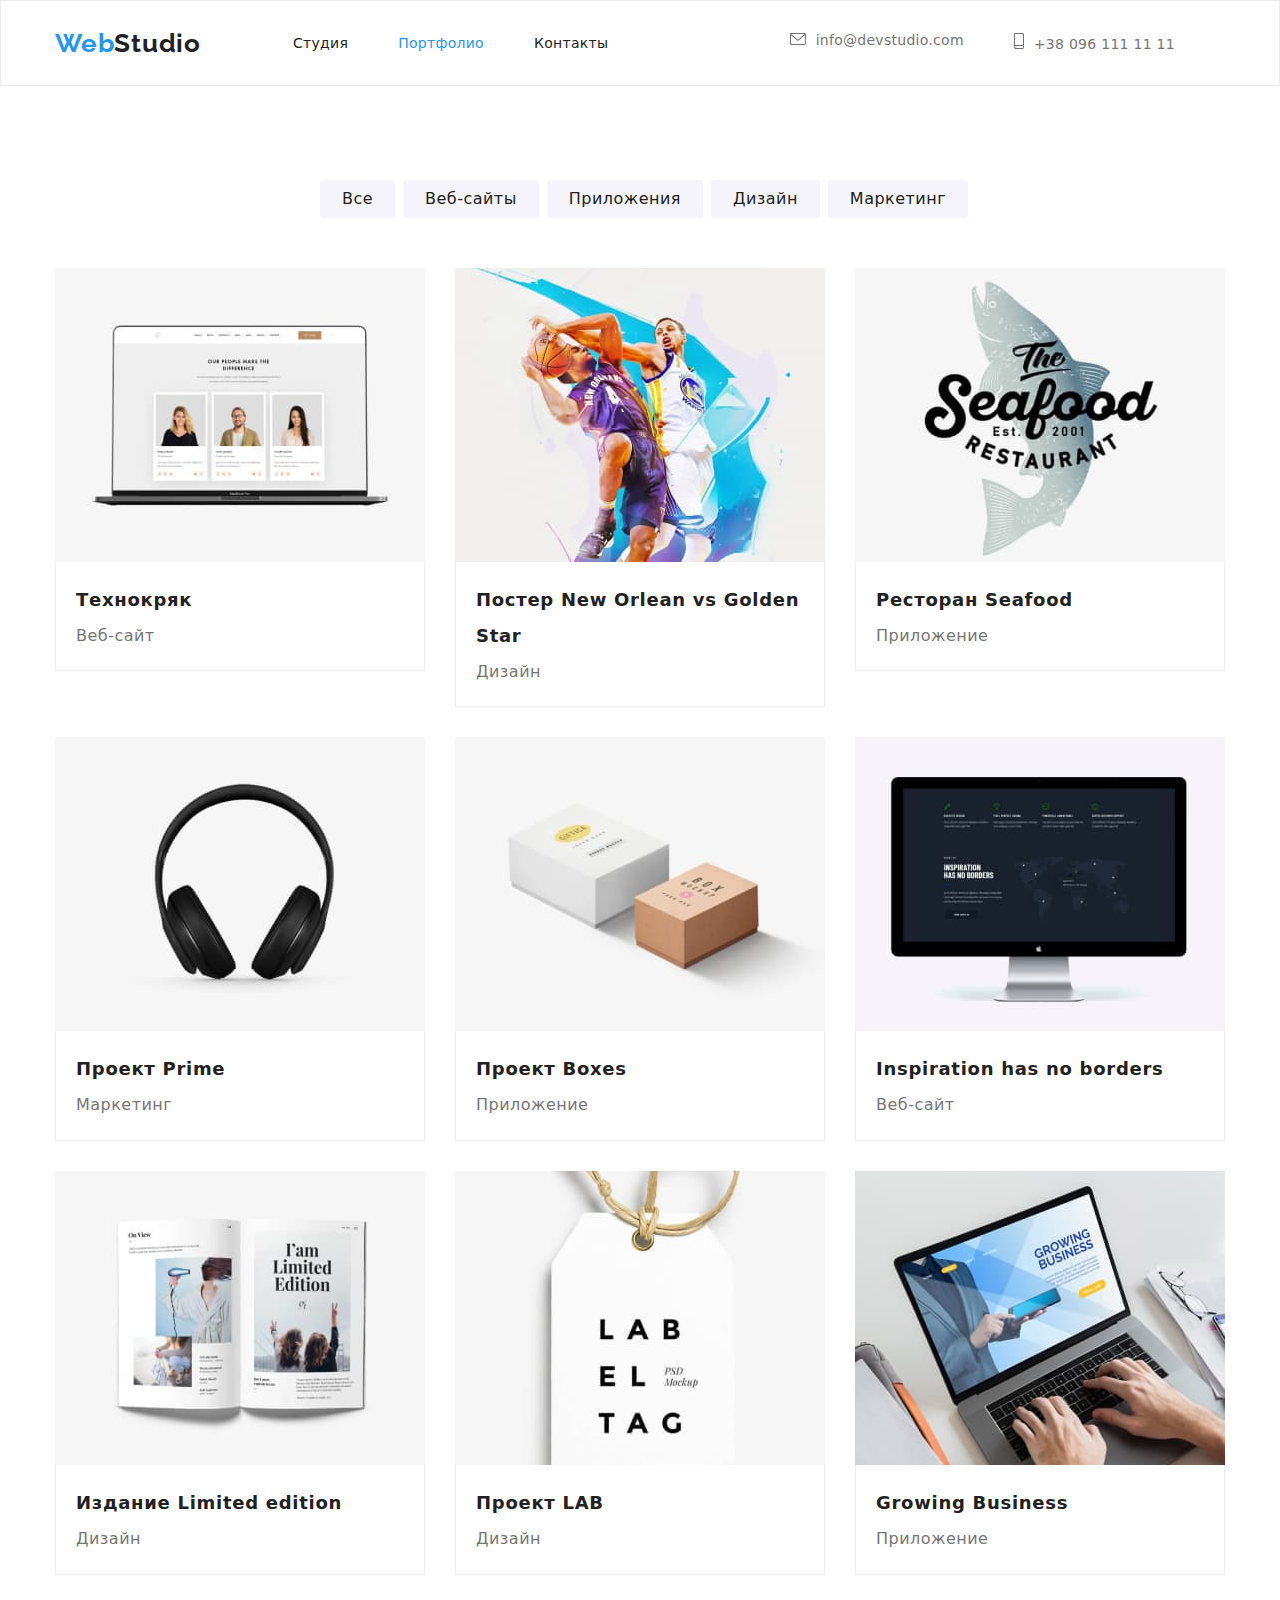
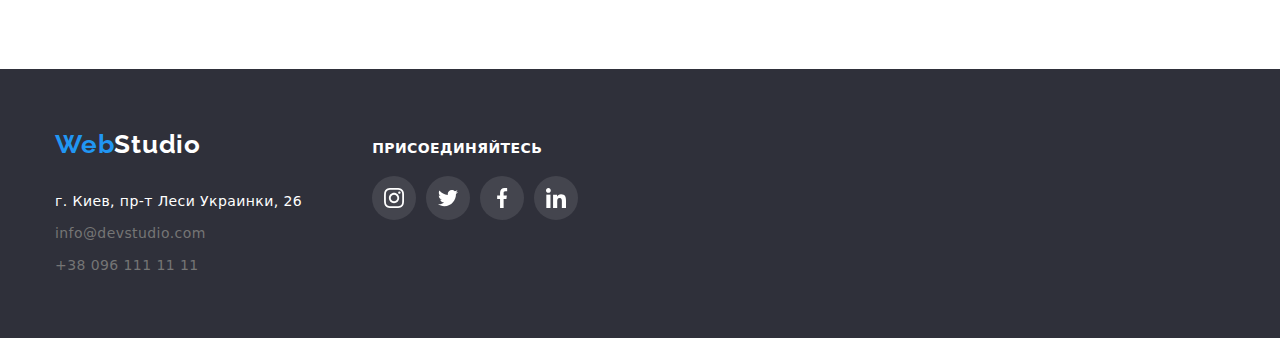
==== portfolio.html @ 15b249bd "copied materials from hw 04" ====
<!DOCTYPE html>
<html lang="ru">
<head>
    <meta charset="UTF-8">
    <meta http-equiv="X-UA-Compatible" content="IE=edge">
    <meta name="viewport" content="width=device-width, initial-scale=1.0">
    <link rel="stylesheet" href="css/styles.css">
    <link rel="stylesheet" href="https://cdnjs.cloudflare.com/ajax/libs/modern-normalize/1.1.0/modern-normalize.css">
    <link rel="preconnect" href="https://fonts.gstatic.com">
    <link href="https://fonts.googleapis.com/css2?family=Raleway:wght@700&family=Roboto:wght@400;500;700;900&display=swap"
        rel="stylesheet">
    <title>Портфолио</title>
</head>
<body>
<header class="top">
    <div class="container header-container">
        <nav class="nav">
            <a href="./index.html" class="logo"> <span class="logo1">Web</span>Studio</a>
            <ul class="site-navigation">
                <li class="nav-item"><a href="./index.html" class="link">Студия</a></li>
                <li class="nav-item"><a href="./portfolio.html" class="link current">Портфолио</a></li>
                <li class="nav-item"><a href="" class="link">Контакты</a></li>
        </ul>
        </nav>
        <ul class="contacts">
            <li class="contact-item"><a href="mailto:info@devstudio.com" class="link"><svg class="contacts-icon"
                        width="16px" height="12px">
                        <use href="./images/icons.svg#icon-envelope"></use>
                    </svg>info@devstudio.com</a></li>
            <li class="contact-item"><a href="tel:+38-096-111-11-11" class="link"><svg class="contacts-icon"
                        width="10px" height="16px">
                        <use href="./images/icons.svg#icon-smartphone"></use>
                    </svg>+38 096 111 11 11</a></li>
        </ul>
    </div>
</header>
    <main>
            <section class="buttons-container state">
                <div class="container">
                <h1 class="hidden">Портфолио</h1>
<ul class="buttons">
    <li class="button-item">
        <button type="button" class="key">Все</button>
    </li>
    <li class="button-item">
        <button type="button" class="key">Веб-сайты</button>
    </li>
    <li class="button-item">
        <button type="button" class="key">Приложения</button>
    </li>
    <li class="button-item">
        <button type="button" class="key">Дизайн</button>
    </li>
    <li class="button-item">
        <button type="button" class="key">Маркетинг</button>
    </li>
</ul>
        <ul class="work-examples">
            <li class="examples">
                <img class="example1-image" src="./images/portf_1.jpg" width="370" alt="Открытый ноутбук с примером работы">
                <div class="exmp">
                <h2 class="example1-title"> Технокряк</h2>
                <p class="example1-paragraph"> Веб-сайт</p>
                </div>
            </li>
            <li class="examples">
                <img class="example2-image" src="./images/portf_2.jpg" width="370" alt="Два баскетболиста с мячём">
                <div class="exmp">
                <h2 class="example1-title">Постер New Orlean vs Golden Star</h2>
                <p class="example1-paragraph">Дизайн</p>
                </div>
            </li>
            <li class="examples">
                <img class="example3-image" src="./images/portf_3.jpg" width="370" alt="Постер с надписью">
                <div class="exmp">
                <h2 class="example1-title">Ресторан Seafood</h2>
                <p class="example1-paragraph">Приложение</p>
                </div>
            </li>
            <li class="examples">
                <img class="example4-image" src="./images/portf_4.jpg" width="370" alt="Наушники Чёрного цвета">
                <div class="exmp">
                <h2 class="example1-title">Проект Prime</h2>
                <p class="example1-paragraph">Маркетинг</p>
                </div>
            </li>
            <li class="examples">
                <img class="example5-image" src="./images/portf_5.jpg" width="370" alt="Две коробки белого и коричневого цвета">
                <div class="exmp">
                <h2 class="example1-title">Проект Boxes</h2>
                <p class="example1-paragraph">Приложение</p>
                </div>
            </li>
            <li class="examples">
                <img class="example6-image" src="./images/portf_6.jpg" width="370" alt="Компьютерный монитор">
                <div class="exmp">
                    <h2 class="example1-title">Inspiration has no borders </h2>
                    <p class="example1-paragraph">Веб-сайт</p>
                </div>
            </li>
            <li class="examples">
                <img class="example7-image" src="./images/portf_7.jpg" width="370" alt="Открытй глянцевый журнал">
                <div class="exmp">
                    <h2 class="example1-title">Издание Limited edition</h2>
                    <p class="example1-paragraph">Дизайн</p>
                </div>
            </li>
            <li class="examples">
                <img class="example8-image" src="./images/portf_8.jpg" width="370" alt="Ярлык LAB">
               <div class="exmp">
                    <h2 class="example1-title">Проект LAB</h2>
                    <p class="example1-paragraph">Дизайн</p>
                </div>
            </li>
            <li class="examples">
                <img class="example9-image" src="./images/portf_9.jpg" width="370" alt="Кисти рук набирают текст на ноутбуке">
                <div class="exmp">
                    <h2 class="example1-title">Growing Business</h2>
                    <p class="example1-paragraph">Приложение</p>
                </div>
            </li>
        </ul>
        </div>
    </section>
    </main>
    <footer class="under">
        <div class="footer-dsg container">
            <div class="address-block">
                <a class="logo2" href="./index.html"><span class="logo1">Web</span>Studio</a>
                <address class="our-contacts">
                    <ul class="under-contacts">
                        <li class="under-street"><a class="link1" href="https://goo.gl/maps/FESoBr5XwrtahdSF9"
                                target="_blank" rel="noreferrer noopener">г. Киев, пр-т Леси
                                Украинки, 26</a></li>
                        <li class="under-street">
                            <a class="link" href="mailto:info@devstudio.com">info@devstudio.com</a>
                        </li>
                        <li class="under-street">
                            <a class="link" href="tel:+38-096-111-11-11">+38 096 111 11 11</a>
                        </li>
                    </ul>
                </address>
            </div>
            <div class="join-block">
                <p class="join-content">Присоединяйтесь</p>
                <ul class="social-list list">
                    <li class="social-list-item">
                        <a href="#" class="social-link social-footer-link link">
                            <svg class="social-icon social-footer-icon" width="20px" height="20px">
                                <use href="./images/icons.svg#icon-instagram"></use>
                            </svg>
                        </a>
                    </li>
                    <li class="social-list-item">
                        <a href="#" class="social-link social-footer-link link">
                            <svg class="social-icon social-footer-icon" width="20px" height="20px">
                                <use href="./images/icons.svg#icon-twitter"></use>
                            </svg>
                        </a>
                    </li>
                    <li class="social-list-item">
                        <a href="#" class="social-link social-footer-link link">
                            <svg class="social-icon social-footer-icon" width="20px" height="20px">
                                <use href="./images/icons.svg#icon-facebook"></use>
                            </svg>
                        </a>
                    </li>
                    <li class="social-list-item">
                        <a href="#" class="social-link social-footer-link link">
                            <svg class="social-icon social-footer-icon" width="20px" height="20px">
                                <use href="./images/icons.svg#icon-linkedin"></use>
                            </svg>
                        </a>
                    </li>
                </ul>
            </div>
        </div>
    </footer>
</body>
</html>
---- css/styles.css ----
:root {
  --main-font: 'Roboto', sans-serif;
  --secondary-font: 'Raleway', sans-serif;
  --accent-color: #2196f3;
  --title-color: #212121;
  --under-color: #757575;
  --other-color: #ffffff;
  --bg-hf: #2f303a;
  --tb-color: #f5f4fa;
  --color-adds: rgba(255, 255, 255, 0.6);
  --pixels-interval: 30px;
  --minuspixels: -30px;
}
html {
  box-sizing: border-box;
}
*,
*::before,
*::after {
  box-sizing: inherit;
}
body {
  color: var(--title-color);
  font-family: 'Roboto', Raleway, sans-serif;
}
/*Базовый сброс*/
h1,
h2,
h3,
h4,
h5,
h6,
p {
  margin-top: 0px;
  margin-bottom: 0px;
}
ol,
ul {
  margin-top: 0px;
  margin-bottom: 0px;
  padding-left: 0px;
}
img {
  display: block;
}
.list {
  list-style: none;
  padding: 0;
  margin: 0;
}
.link {
  text-decoration: none;
}

/*Силизация шапки страницы*/
.container {
  width: 1200px;
  padding: 0 15px;
  margin: 0 auto;
}
.top {
  border: 1px solid #ececec;
}
.header-container {
  display: flex;
}
.section {
  padding-bottom: 94px;
  padding-top: 94px;
}
.nav {
  display: flex;
  align-items: center;
}
.site-navigation {
  display: flex;
  margin-left: 92px;
  margin-top: 0;
  margin-bottom: 0;
}
.nav-item {
  margin-right: 50px;
}
.site-navigation > .link {
  display: block;
  padding-top: 32px;
  padding-bottom: 32px;
}
.logo1 {
  color: var(--accent-color);
}
.logo {
  color: var(--title-color);
  font-family: var(--secondary-font);
  text-decoration: none;
  font-weight: 700;
  font-size: 26px;
  line-height: 1.19;
  letter-spacing: 0.03em;
}
/* Навигация сайта */
.site-navigation,
.contacts {
  list-style: none;
}
.nav .link.current {
  color: var(--accent-color);
}
.site-navigation .link {
  color: var(--title-color);
  font-weight: 500;
  font-size: 14px;
  line-height: 1.14;
  letter-spacing: 0.02em;
  text-decoration: none;
}
.site-navigation .link:hover,
.site-navigation .link:focus {
  color: var(--accent-color);
}
/* контакты хедера */
.contacts {
  display: flex;
  margin-left: auto;
}

.contacts .link {
  color: var(--under-color);
  text-decoration: none;
  list-style: none;
  font-weight: 500;
  font-size: 14px;
  line-height: 1.14;
  letter-spacing: 0.02em;
  margin-right: 50px;
  display: block;
  padding-top: 32px;
  padding-bottom: 32px;
}
.contacts .link:hover,
.contacts .link:focus {
  color: var(--accent-color);
}
.contacts-svg {
  display: flex;
  align-items: center;
}

.contacts-icon {
  fill: currentColor;
  margin-right: 10px;
}

.contacts-icon:hover,
.contacts-icon:focus {
  fill: var(--blue-color);
}
/*Стилизация основного контента*/

.hidden {
  position: absolute;
  width: 1px;
  height: 1px;
  margin: -1px;
  border: 0;
  padding: 0;

  white-space: nowrap;
  clip-path: inset(100%);
  clip: rect(0 0 0 0);
  overflow: hidden;
}
.hero {
  background-color: var(--bg-hf);
  text-align: center;
  padding-top: 200px;
  padding-bottom: 200px;
  letter-spacing: 0.06em;
  background-position: center;
  background-repeat: no-repeat;
  background-image: linear-gradient(rgba(47, 48, 58, 0.4), rgba(47, 48, 58, 0.4)),
    url(../images/hero_image.jpg);
  max-width: 1600px;
  background-size: cover;
  margin: 0 auto;
  display: block;
}
.hero-title {
  font-weight: 900;
  font-size: 44px;
  line-height: 1.36;
  letter-spacing: 0.06em;
  text-transform: uppercase;
  color: var(--other-color);
}
.hero-container {
  max-width: 696px;
  margin-left: auto;
  margin-right: auto;
}

.button1 {
  margin: 0 auto;
  display: inline-block;
  color: var(--other-color);
  background-color: var(--accent-color);
  border: none;
  font-size: 16px;
  line-height: 1.88;
  letter-spacing: 0.06em;
  text-align: center;
  cursor: pointer;
  border-radius: 5px;
  padding: 10px 30px;
  margin-top: 30px;
}
.button1:hover,
.button1:focus {
  background-color: #188ce8;
  box-shadow: 0px 3px 1px rgba(0, 0, 0, 0.1), 0px 1px 2px rgba(0, 0, 0, 0.08),
    0px 2px 2px rgba(0, 0, 0, 0.12);
}
/* наши преимущества */
.features-container {
  padding-top: 94px;
  padding-bottom: 47px;
}
.features {
  list-style: none;
  display: flex;
  margin-left: -30px;
  margin-top: -30px;
}
.features-title {
  font-weight: 700;
  font-size: 14px;
  line-height: 1.14;
  letter-spacing: 0.03em;
  text-transform: uppercase;
  color: var(--title-color);
  margin-bottom: 10px;
}
.features-paragraph {
  font-size: 14px;
  line-height: 1.71;
  letter-spacing: 0.03em;
  color: var(--under-color);
  margin: 0;
}
.features-class {
  margin-left: 30px;
  margin-top: 30px;
  flex-basis: calc((100% - 120px) / 4);
}
.features-item {
  display: flex;
  justify-content: center;
  align-items: center;

  width: 270px;
  height: 120px;
  background-color: var(--tb-color);
  border-radius: 4px;
  margin-bottom: 30px;
}
/* наши работы */
.works {
  padding-top: 47px;
  padding-bottom: 94px;
}

.works-title {
  font-weight: 700;
  font-size: 36px;
  line-height: 1.19;
  text-align: center;
  letter-spacing: 0.03em;
  color: var(--title-color);
  margin-bottom: 50px;
}
.our-works {
  list-style: none;
  display: flex;
  margin-left: -30px;
  margin-top: -30px;
}
.works-example {
  margin-left: 30px;
  margin-top: 30px;
  flex-basis: calc((100% - 90px) / 3);
}
/* наша команда */
.team {
  padding-top: 94px;
  padding-bottom: 94px;
  background-color: var(--tb-color);
}
.team-title {
  font-weight: 700;
  font-size: 36px;
  line-height: 1.19;
  text-align: center;
  letter-spacing: 0.03em;
  color: var(--title-color);
  margin-bottom: 50px;
}
.our-team {
  list-style: none;
  text-align: center;
  display: flex;
  margin-left: -30px;
  margin-top: -30px;
}
.name1 {
  font-weight: 500;
  font-size: 16px;
  line-height: 1.18;
  text-align: center;
  letter-spacing: 0.03em;
  margin-bottom: 10px;
}
.team-cards {
  margin-top: 30px;
  margin-left: 30px;
  text-align: center;
  background-color: var(--other-color);
  flex-basis: calc((100% - 120px) / 4);
  border-radius: 0px 0px 4px 4px;
  box-shadow: 0px 1px 3px rgba(0, 0, 0, 0.12), 0px 1px 1px rgba(0, 0, 0, 0.14),
    0px 2px 1px rgba(0, 0, 0, 0.2);
  border: 1px solid #ececec;
}

.description1 {
  margin: 0;
  font-size: 16px;
  line-height: 1.18;
  text-align: center;
  letter-spacing: 0.03em;
  color: var(--under-color);
  margin-bottom: 10px;
}
.social-list {
  display: flex;
  align-items: center;
}

.social-link {
  display: flex;
  justify-content: center;
  align-items: center;
  border-radius: 50%;

  width: 44px;
  height: 44px;
  color: #afb1b8;
  background-color: transparent;
}

.social-link:hover,
.social-link:focus {
  background-color: #2196f3;
}

.social-icon {
  fill: currentColor;
}

.social-link:hover .social-icon,
.social-link:focus .social-icon {
  fill: #ffffff;
}

.social-list-item:not(:last-child) {
  margin-right: 10px;
}
/* Клиенты */
.clients-title {
  margin-bottom: 50px;
  color: var(--graphite-dark);
  font-weight: 700;
  font-size: 36px;
  line-height: 1.16;
  text-align: center;
  letter-spacing: 0.03em;
}

.clients-list {
  display: flex;
  flex-wrap: wrap;
  margin-left: -30px;
  margin-top: -30px;
}

.clients-logo {
  display: block;
  flex-basis: calc((100% - 180px) / 6);
  margin-left: 30px;
  margin-top: 30px;
}

.clients-link {
  display: flex;
  justify-content: center;
  align-items: center;
  color: #afb1b8;

  width: 170px;
  height: 92px;

  border: 1px solid #afb1b8;
  border-radius: 4px;
}

.clients-link:hover,
.clients-link:focus {
  border-color: var(--accent-color);
  color: var(--accent-color);
}
.clients-icon {
  fill: currentColor;
}
/********Футер******/
.footer-dsg {
  display: flex;
  align-items: baseline;
  padding-top: 60px;
  padding-bottom: 60px;
}

.logo2 {
  text-decoration: none;
  font-family: var(--secondary-font);
  font-weight: 700;
  font-size: 26px;
  line-height: 1.19;
  letter-spacing: 0.03em;
  color: var(--other-color);
  display: block;
  margin-bottom: 30px;
}
.under {
  background-color: var(--bg-hf);
}
.under-contacts {
  list-style: none;
  color: var(--under-color);
}
.under-street {
  color: var(--other-color);
  font-style: normal;
  font-weight: normal;
  font-size: 14px;
  line-height: 1.71;
  letter-spacing: 0.03em;
}
.under-street:not(:last-child) {
  margin-bottom: 8px;
}
.link1 {
  text-decoration: none;
  color: var(--other-color);
  font-style: normal;
  font-weight: normal;
  font-size: 14px;
  line-height: 1.71;
  letter-spacing: 0.03em;
}
.under-contacts .link {
  text-decoration: none;
  color: var(--under-color);
  font-style: normal;
  font-weight: normal;
  font-size: 14px;
  line-height: 1.71;
  letter-spacing: 0.03em;
}
.under-contacts .link:hover,
.under-contacts .link:focus,
.link1:hover,
.link1:focus {
  color: var(--accent-color);
}

.join-block {
  margin-left: 70px;
}

.join-content {
  margin-bottom: 20px;

  font-size: 14px;
  font-weight: 700;
  color: #ffffff;
  letter-spacing: 0.03em;
  text-transform: uppercase;
}
.social-footer-link {
  background-color: rgba(255, 255, 255, 0.1);
}

.social-footer-icon {
  fill: #ffffff;
}

/*   Стили для портфолио   */
.buttons-container {
  padding-top: 94px;
  justify-content: center;
  padding-bottom: 94px;
}
.buttons {
  list-style: none;
  display: flex;
  justify-content: center;
  align-content: center;
  margin-bottom: 50px;
}
.button-item {
  margin-left: 8px;
  margin-right: 0;
}

.key:hover,
.key:focus {
  background-color: var(--accent-color);
  color: var(--other-color);
  cursor: pointer;
  border-color: transparent;
  border-radius: 4px;
  box-shadow: 0px 3px 1px rgba(0, 0, 0, 0.1), 0px 1px 2px rgba(0, 0, 0, 0.08),
    0px 2px 2px rgba(0, 0, 0, 0.12);
}
.key {
  font-weight: 500;
  font-size: 16px;
  line-height: 1.6;
  text-align: center;
  letter-spacing: 0.03em;
  color: var(--title-color);
  background: #f5f4fa;
  padding: 6px 22px;
  border: none;
  border-radius: 4px;
}
.work-examples {
  margin-top: -30px;
  margin-left: -30px;
  list-style: none;
  display: flex;
  flex-wrap: wrap;
}
.work-examples > .examples {
  margin-left: 30px;
  margin-top: 30px;
  flex-basis: calc((100% - 90px) / 3);
}
.examples:hover,
.examples:focus {
  box-shadow: 0px 1px 1px rgba(0, 0, 0, 0.12), 0px 4px 4px rgba(0, 0, 0, 0.06),
    1px 4px 6px rgba(0, 0, 0, 0.16);
}
.examples .example1-title {
  font-size: 18px;
  line-height: 2;
  letter-spacing: 0.04em;
  color: var(--title-color);
  margin-bottom: 4px;
}
.example1-paragraph {
  font-size: 16px;
  line-height: 1.8;
  letter-spacing: 0.03em;
  color: var(--under-color);
}
.exmp {
  padding: 20px 20px;
  border-bottom: 1px solid #eeeeee;
  border-left: 1px solid #eeeeee;
  border-right: 1px solid #eeeeee;
}
.exmp-team {
  padding: 20px 20px;
}
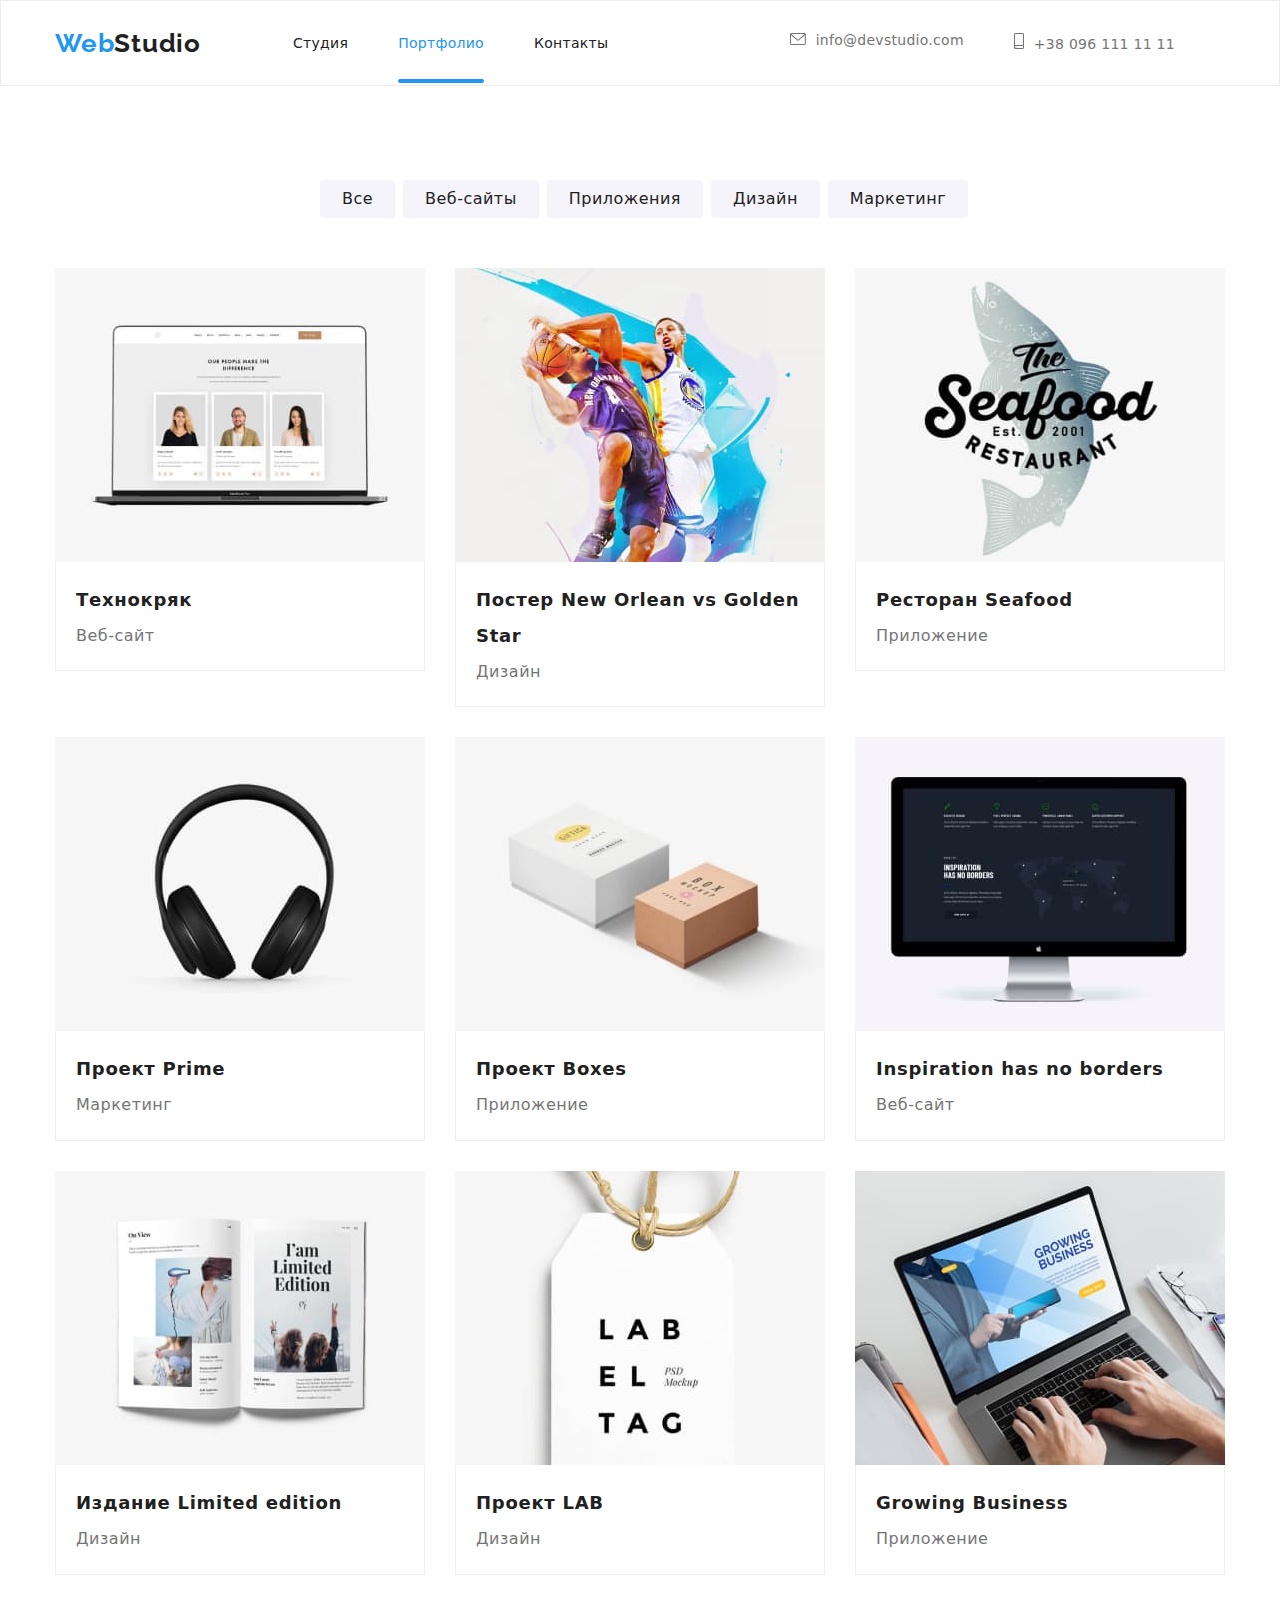
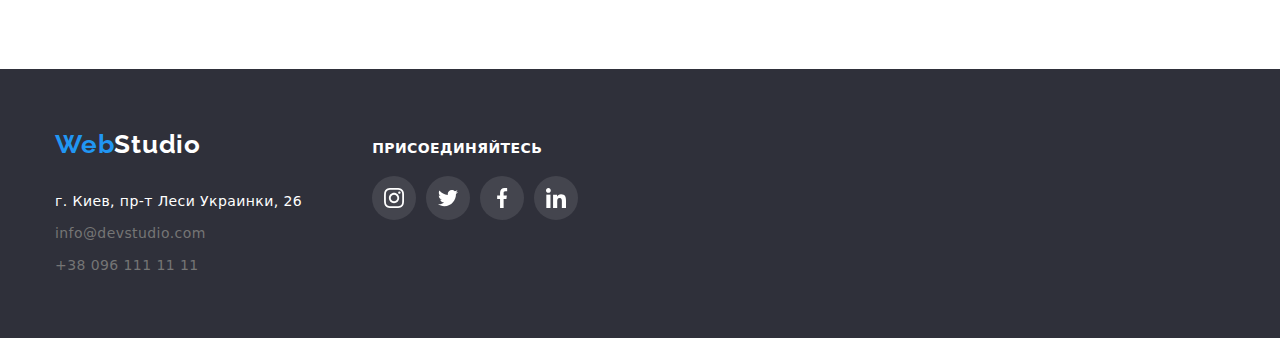
==== commit ad760822: "дз №5" ====
--- a/portfolio.html
+++ b/portfolio.html
@@ -17,9 +17,9 @@
         <nav class="nav">
             <a href="./index.html" class="logo"> <span class="logo1">Web</span>Studio</a>
             <ul class="site-navigation">
-                <li class="nav-item"><a href="./index.html" class="link">Студия</a></li>
-                <li class="nav-item"><a href="./portfolio.html" class="link current">Портфолио</a></li>
-                <li class="nav-item"><a href="" class="link">Контакты</a></li>
+                <li class="nav-item"><a href="./index.html" class="link nav-after site-nav">Студия</a></li>
+                <li class="nav-item"><a href="./portfolio.html" class="link nav-after current site-nav">Портфолио</a></li>
+                <li class="nav-item"><a href="" class="link site-nav">Контакты</a></li>
         </ul>
         </nav>
         <ul class="contacts">
@@ -57,67 +57,130 @@
 </ul>
         <ul class="work-examples">
             <li class="examples">
-                <img class="example1-image" src="./images/portf_1.jpg" width="370" alt="Открытый ноутбук с примером работы">
+                <a href="#" class="overlay-link">
+                <div class=overlay-image><img class="example1-image" src="./images/portf_1.jpg" width="370" alt="Открытый ноутбук с примером работы">
+                <p class="overlay">
+                    Технокряк это современная площадка распространения
+                    коронавируса. Компании используют эту платформу для
+                    цифрового шпионажа и атак на защищённые сервера конкурентов
+                </p></div>
                 <div class="exmp">
                 <h2 class="example1-title"> Технокряк</h2>
                 <p class="example1-paragraph"> Веб-сайт</p>
                 </div>
-            </li>
-            <li class="examples">
-                <img class="example2-image" src="./images/portf_2.jpg" width="370" alt="Два баскетболиста с мячём">
+            </a>
+            </li>
+            <li class="examples">
+                <a href="#" class="overlay-link">
+                <div class=overlay-image><img class="example2-image" src="./images/portf_2.jpg" width="370" alt="Два баскетболиста с мячём">
+                <p class="overlay">
+                    Технокряк это современная площадка распространения
+                    коронавируса. Компании используют эту платформу для
+                    цифрового шпионажа и атак на защищённые сервера конкурентов
+                </p></div>
                 <div class="exmp">
                 <h2 class="example1-title">Постер New Orlean vs Golden Star</h2>
                 <p class="example1-paragraph">Дизайн</p>
                 </div>
-            </li>
-            <li class="examples">
-                <img class="example3-image" src="./images/portf_3.jpg" width="370" alt="Постер с надписью">
+                </a>
+            </li>
+            <li class="examples">
+                <a href="#" class="overlay-link">
+                <div class=overlay-image><img class="example3-image" src="./images/portf_3.jpg" width="370" alt="Постер с надписью">
+                <p class="overlay">
+                    Технокряк это современная площадка распространения
+                    коронавируса. Компании используют эту платформу для
+                    цифрового шпионажа и атак на защищённые сервера конкурентов
+                </p></div>
                 <div class="exmp">
                 <h2 class="example1-title">Ресторан Seafood</h2>
                 <p class="example1-paragraph">Приложение</p>
                 </div>
-            </li>
-            <li class="examples">
-                <img class="example4-image" src="./images/portf_4.jpg" width="370" alt="Наушники Чёрного цвета">
+                </a>
+            </li>
+            <li class="examples">
+                <a href="#" class="overlay-link">
+                <div class=overlay-image><img class="example4-image" src="./images/portf_4.jpg" width="370" alt="Наушники Чёрного цвета">
+                <p class="overlay">
+                    Технокряк это современная площадка распространения
+                    коронавируса. Компании используют эту платформу для
+                    цифрового шпионажа и атак на защищённые сервера конкурентов
+                </p></div>
                 <div class="exmp">
                 <h2 class="example1-title">Проект Prime</h2>
                 <p class="example1-paragraph">Маркетинг</p>
                 </div>
-            </li>
-            <li class="examples">
-                <img class="example5-image" src="./images/portf_5.jpg" width="370" alt="Две коробки белого и коричневого цвета">
+                </a>
+            </li>
+            <li class="examples">
+                <a href="#" class="overlay-link">
+                <div class=overlay-image><img class="example5-image" src="./images/portf_5.jpg" width="370" alt="Две коробки белого и коричневого цвета">
+                <p class="overlay">
+                    Технокряк это современная площадка распространения
+                    коронавируса. Компании используют эту платформу для
+                    цифрового шпионажа и атак на защищённые сервера конкурентов
+                </p></div>
                 <div class="exmp">
                 <h2 class="example1-title">Проект Boxes</h2>
                 <p class="example1-paragraph">Приложение</p>
                 </div>
-            </li>
-            <li class="examples">
-                <img class="example6-image" src="./images/portf_6.jpg" width="370" alt="Компьютерный монитор">
+                </a>
+            </li>
+            <li class="examples">
+                <a href="#" class="overlay-link">
+                <div class=overlay-image><img class="example6-image" src="./images/portf_6.jpg" width="370" alt="Компьютерный монитор">
+                <p class="overlay">
+                    Технокряк это современная площадка распространения
+                    коронавируса. Компании используют эту платформу для
+                    цифрового шпионажа и атак на защищённые сервера конкурентов
+                </p></div>
                 <div class="exmp">
                     <h2 class="example1-title">Inspiration has no borders </h2>
                     <p class="example1-paragraph">Веб-сайт</p>
                 </div>
-            </li>
-            <li class="examples">
-                <img class="example7-image" src="./images/portf_7.jpg" width="370" alt="Открытй глянцевый журнал">
+                </a>
+            </li>
+            <li class="examples">
+                <a href="#" class="overlay-link">
+                <div class=overlay-image><img class="example7-image" src="./images/portf_7.jpg" width="370" alt="Открытй глянцевый журнал">
+                <p class="overlay">
+                    Технокряк это современная площадка распространения
+                    коронавируса. Компании используют эту платформу для
+                    цифрового шпионажа и атак на защищённые сервера конкурентов
+                </p></div>
                 <div class="exmp">
                     <h2 class="example1-title">Издание Limited edition</h2>
                     <p class="example1-paragraph">Дизайн</p>
                 </div>
-            </li>
-            <li class="examples">
-                <img class="example8-image" src="./images/portf_8.jpg" width="370" alt="Ярлык LAB">
-               <div class="exmp">
+                </a>
+            </li>
+            <li class="examples">
+                <a href="#" class="overlay-link">
+                <div class=overlay-image><img class="example8-image" src="./images/portf_8.jpg" width="370" alt="Ярлык LAB">
+                <p class="overlay">
+                    Технокряк это современная площадка распространения
+                    коронавируса. Компании используют эту платформу для
+                    цифрового шпионажа и атак на защищённые сервера конкурентов
+                </p></div>
+                <div class="exmp">
                     <h2 class="example1-title">Проект LAB</h2>
                     <p class="example1-paragraph">Дизайн</p>
                 </div>
-            </li>
-            <li class="examples">
-                <img class="example9-image" src="./images/portf_9.jpg" width="370" alt="Кисти рук набирают текст на ноутбуке">
+                </a>
+            </li>
+            <li class="examples">
+                <a href="#" class="overlay-link">
+                <div class=overlay-image><img class="example9-image" src="./images/portf_9.jpg" width="370" alt="Кисти рук набирают текст на ноутбуке">
+                <p class="overlay">
+                    Технокряк это современная площадка распространения
+                    коронавируса. Компании используют эту платформу для
+                    цифрового шпионажа и атак на защищённые сервера конкурентов
+                </p></div>
                 <div class="exmp">
                     <h2 class="example1-title">Growing Business</h2>
                     <p class="example1-paragraph">Приложение</p>
                 </div>
+                </a>
             </li>
         </ul>
         </div>
@@ -176,5 +239,6 @@
             </div>
         </div>
     </footer>
+    <script src="./js/modal.js"></script>
 </body>
 </html>--- a/css/styles.css
+++ b/css/styles.css
@@ -103,8 +103,27 @@
 .contacts {
   list-style: none;
 }
+.site-nav {
+  transition: color, 250ms cubic-bezier(0.4, 0, 0.2, 1);
+}
+/* применение псевдоэлемента к навигации сайта текущей страницы */
+.nav-after {
+  position: relative;
+}
 .nav .link.current {
   color: var(--accent-color);
+  transition: color 250ms cubic-bezier(0.4, 0, 0.2, 1);
+}
+.current::after {
+  content: ' ';
+  display: block;
+  background-color: var(--accent-color);
+  width: 100%;
+  height: 4px;
+  border-radius: 2px;
+  margin-top: 28px;
+  position: absolute;
+  bottom: -32px;
 }
 .site-navigation .link {
   color: var(--title-color);
@@ -136,6 +155,7 @@
   display: block;
   padding-top: 32px;
   padding-bottom: 32px;
+  transition: color 250ms cubic-bezier(0.4, 0, 0.2, 1), fill 250ms cubic-bezier(0.4, 0, 0.2, 1);
 }
 .contacts .link:hover,
 .contacts .link:focus {
@@ -213,6 +233,8 @@
   border-radius: 5px;
   padding: 10px 30px;
   margin-top: 30px;
+  transition: color 250ms cubic-bezier(0.4, 0, 0.2, 1),
+    background-color 250ms cubic-bezier(0.4, 0, 0.2, 1);
 }
 .button1:hover,
 .button1:focus {
@@ -288,6 +310,23 @@
   margin-left: 30px;
   margin-top: 30px;
   flex-basis: calc((100% - 90px) / 3);
+}
+.overlay-description {
+  position: relative;
+}
+.overlay-photo {
+  font-weight: 700;
+  text-transform: uppercase;
+  color: var(--other-color);
+  text-align: center;
+  width: 370px;
+  height: 70px;
+  padding-top: 27px;
+  padding-bottom: 27px;
+  background-color: rgba(47, 48, 58, 0.8);
+  position: absolute;
+  right: 0;
+  bottom: 0;
 }
 /* наша команда */
 .team {
@@ -355,6 +394,8 @@
   height: 44px;
   color: #afb1b8;
   background-color: transparent;
+  transition: background-color 250ms cubic-bezier(0.4, 0, 0.2, 1),
+    fill 250ms cubic-bezier(0.4, 0, 0.2, 1);
 }
 
 .social-link:hover,
@@ -369,6 +410,10 @@
 .social-link:hover .social-icon,
 .social-link:focus .social-icon {
   fill: #ffffff;
+  transition: fill;
+  transition-duration: 250ms;
+  transition-timing-function: cubic-bezier(0.4, 0, 0.2, 1);
+  transition-delay: 0;
 }
 
 .social-list-item:not(:last-child) {
@@ -410,6 +455,8 @@
 
   border: 1px solid #afb1b8;
   border-radius: 4px;
+  transition: border-color 250ms cubic-bezier(0.4, 0, 0.2, 1),
+    box-shadow 250ms cubic-bezier(0.4, 0, 0.2, 1);
 }
 
 .clients-link:hover,
@@ -419,6 +466,7 @@
 }
 .clients-icon {
   fill: currentColor;
+  transition: fill 250ms cubic-bezier(0.4, 0, 0.2, 1);
 }
 /********Футер******/
 .footer-dsg {
@@ -465,6 +513,7 @@
   font-size: 14px;
   line-height: 1.71;
   letter-spacing: 0.03em;
+  transition: color 250ms cubic-bezier(0.4, 0, 0.2, 1);
 }
 .under-contacts .link {
   text-decoration: none;
@@ -474,6 +523,7 @@
   font-size: 14px;
   line-height: 1.71;
   letter-spacing: 0.03em;
+  transition: color 250ms cubic-bezier(0.4, 0, 0.2, 1);
 }
 .under-contacts .link:hover,
 .under-contacts .link:focus,
@@ -542,6 +592,9 @@
   padding: 6px 22px;
   border: none;
   border-radius: 4px;
+  transition: color 250ms cubic-bezier(0.4, 0, 0.2, 1),
+    box-shadow 250ms cubic-bezier(0.4, 0, 0.2, 1),
+    background-color 250ms cubic-bezier(0.4, 0, 0.2, 1);
 }
 .work-examples {
   margin-top: -30px;
@@ -573,6 +626,40 @@
   letter-spacing: 0.03em;
   color: var(--under-color);
 }
+/* overlay */
+.overlay-image {
+  position: relative;
+  overflow: hidden;
+}
+.overlay {
+  font-size: 18px;
+  line-height: 1.56;
+  background-color: rgba(33, 150, 243, 0.9);
+  color: var(--other-color);
+  padding-top: 63px;
+  padding-bottom: 63px;
+  padding-left: 24px;
+  padding-right: 24px;
+  position: absolute;
+  top: 0;
+  left: 0;
+  height: 100%;
+  width: 100%;
+  overflow: auto;
+
+  transform: translateY(101%);
+  transition: transform 250ms linear;
+}
+.overlay-link {
+  text-decoration: none;
+  display: block;
+  transition: box-shadow 250ms cubic-bezier(0.4, 0, 0.2, 1);
+}
+.overlay-link:hover .overlay,
+.overlay-link:focus .overlay {
+  transform: translateY(0%);
+}
+
 .exmp {
   padding: 20px 20px;
   border-bottom: 1px solid #eeeeee;
@@ -582,3 +669,65 @@
 .exmp-team {
   padding: 20px 20px;
 }
+/* работа с модальным окном */
+.backdrop {
+  position: fixed;
+  top: 0;
+  left: 0;
+  width: 100vw;
+  height: 100vh;
+  background-color: rgba(0, 0, 0, 0.2);
+  transition: opacity 250ms linear, visibility 250ms linear;
+}
+.modal {
+  position: absolute;
+  left: 50%;
+  top: 50%;
+  width: 528px;
+  height: 581px;
+  background: var(--tb-color);
+  transform: translate(-50%, -50%);
+  animation-name: changemodalbtn;
+  animation-duration: 2000ms;
+}
+
+.close-btn {
+  position: absolute;
+  top: 8px;
+  right: 8px;
+  border-radius: 50%;
+  border: 1px solid rgba(0, 0, 0, 0.1);
+  width: 30px;
+  height: 30px;
+  background-color: transparent;
+  cursor: pointer;
+  padding: 0;
+  display: flex;
+  align-items: center;
+  justify-content: center;
+}
+
+.is-hidden {
+  opacity: 0;
+  visibility: hidden;
+  pointer-events: none;
+}
+
+@keyframes changemodalbtn {
+  25% {
+    transform: scale(25%);
+    transform: opacity(25%);
+  }
+  50% {
+    transform: scale(50%);
+    transform: opacity(50%);
+  }
+  75% {
+    transform: scale(75%);
+    transform: opacity(75%);
+  }
+  100% {
+    transform: scale(100%);
+    transform: opacity(100%);
+  }
+}
